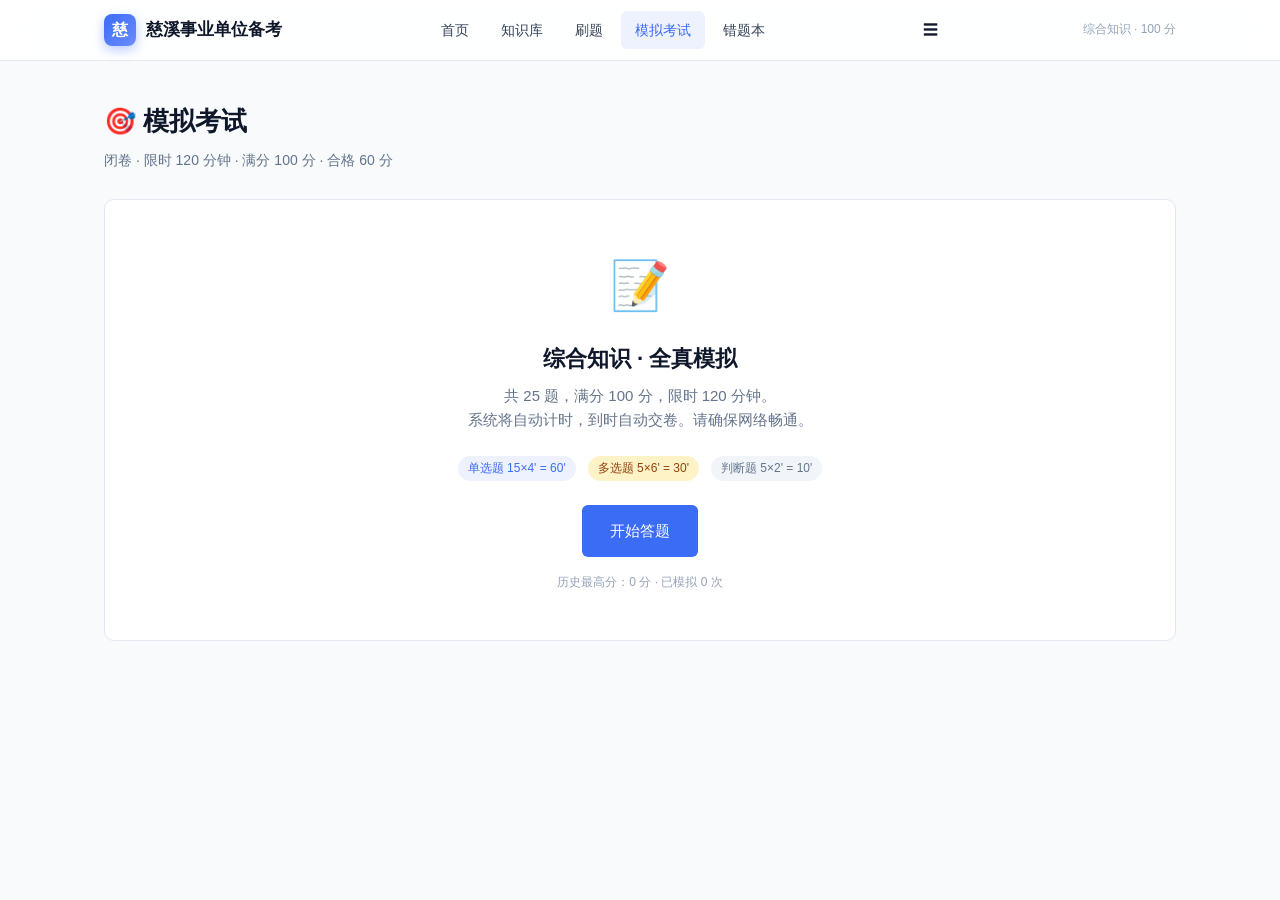
==== exam.html @ dfe196db "feat: 慈溪事业单位备考网站 v1.0 — 131 道题 + 15 张知识卡" ====
<!DOCTYPE html>
<html lang="zh-CN">
<head>
<meta charset="UTF-8">
<meta name="viewport" content="width=device-width, initial-scale=1.0">
<title>模拟考试 · 慈溪事业单位备考</title>
<link rel="stylesheet" href="styles.css">
</head>
<body>

<div class="container">
  <div class="page-header">
    <div class="page-title">🎯 模拟考试</div>
    <div class="page-subtitle">闭卷 · 限时 120 分钟 · 满分 100 分 · 合格 60 分</div>
  </div>

  <!-- 开始界面 -->
  <div id="startView">
    <div class="card" style="text-align:center;padding:48px 32px;">
      <div style="font-size:48px;margin-bottom:16px;">📝</div>
      <h2 style="font-size:22px;font-weight:700;margin-bottom:8px;">综合知识 · 全真模拟</h2>
      <p class="text-muted" style="margin-bottom:24px;">共 25 题，满分 100 分，限时 120 分钟。<br>系统将自动计时，到时自动交卷。请确保网络畅通。</p>
      <div style="display:flex;justify-content:center;gap:12px;flex-wrap:wrap;margin-bottom:24px;">
        <span class="tag tag-blue">单选题 15×4' = 60'</span>
        <span class="tag tag-amber">多选题 5×6' = 30'</span>
        <span class="tag tag-gray">判断题 5×2' = 10'</span>
      </div>
      <button class="btn btn-primary btn-lg" id="btnStart">开始答题</button>
      <div class="mt-16" style="font-size:12px;color:var(--neutral-400);">
        历史最高分：<span id="bestScore">-</span> 分 · 已模拟 <span id="examCount">0</span> 次
      </div>
    </div>
  </div>

  <!-- 答题界面 -->
  <div id="examView" style="display:none;">
    <div class="exam-header">
      <div class="container exam-header-inner">
        <div class="timer" id="timer">120:00</div>
        <div class="q-nav" id="qNav"></div>
        <button class="btn btn-primary btn-sm" id="btnSubmit">交卷</button>
      </div>
    </div>

    <div id="qArea" style="padding-top:16px;">
      <!-- 题目由 JS 注入 -->
    </div>

    <div class="flex gap-12 mt-24" style="justify-content:space-between;">
      <button class="btn btn-outline" id="btnPrev">← 上一题</button>
      <button class="btn btn-outline btn-sm" id="btnMark">📍 标记本题</button>
      <button class="btn btn-primary" id="btnNext">下一题 →</button>
    </div>
  </div>

  <!-- 结果界面 -->
  <div id="resultView" style="display:none;">
    <div class="result-card">
      <div class="score-circle">
        <svg width="180" height="180">
          <circle cx="90" cy="90" r="80" stroke="#e2e8f0" stroke-width="12" fill="none"/>
          <circle id="scoreArc" cx="90" cy="90" r="80" stroke="#3b6cf6" stroke-width="12" fill="none" stroke-linecap="round" stroke-dasharray="502.65" stroke-dashoffset="502.65"/>
        </svg>
        <div style="text-align:center;">
          <div class="score-num" id="scoreNum">0</div>
          <div class="score-unit">满分 100</div>
        </div>
      </div>
      <div class="result-title" id="resultTitle">—</div>
      <div class="result-sub" id="resultSub">—</div>
      <div style="display:flex;justify-content:center;gap:16px;margin-top:24px;flex-wrap:wrap;">
        <button class="btn btn-primary" id="btnRetry">🔄 再来一套</button>
        <button class="btn btn-outline" id="btnReview">📋 查看解析</button>
      </div>
    </div>

    <!-- 解析区 -->
    <div id="reviewArea" style="display:none;margin-top:32px;">
      <div class="section-header">
        <div class="section-title">题目解析</div>
        <button class="btn btn-outline btn-sm" id="btnRevealAll">显示/隐藏所有解析</button>
      </div>
      <div id="reviewList"></div>
    </div>
  </div>
</div>

<script src="data.js"></script>
<script src="app.js"></script>
<script>
  renderNav("exam");

  const startView = document.getElementById("startView");
  const examView = document.getElementById("examView");
  const resultView = document.getElementById("resultView");
  const qArea = document.getElementById("qArea");
  const qNav = document.getElementById("qNav");
  const timerEl = document.getElementById("timer");
  const btnStart = document.getElementById("btnStart");
  const btnSubmit = document.getElementById("btnSubmit");
  const btnPrev = document.getElementById("btnPrev");
  const btnNext = document.getElementById("btnNext");
  const btnMark = document.getElementById("btnMark");

  let examQs = [];   // 本题单
  let scores = [];   // 每题分值
  let curIdx = 0;
  let answers = {};  // qid -> idx/[]
  let marked = {};   // qid -> bool
  let showAllExplain = false;
  let timeLeft = 120 * 60;
  let timerHandle = null;
  let submited = false;

  /* ========== 开始 ========== */
  const prog = getProgress();
  document.getElementById("bestScore").textContent = prog.bestScore;
  document.getElementById("examCount").textContent = prog.examCount;

  btnStart.addEventListener("click", startExam);

  function buildExam() {
    const pool = {
      single: QUESTIONS.filter(q => q.type === "single"),
      multi: QUESTIONS.filter(q => q.type === "multi"),
      judge: QUESTIONS.filter(q => q.type === "judge"),
    };
    // 目标：15 单选 + 5 多选 + 5 判断 = 25 题，满分 100
    const singles = shuffle(pool.single).slice(0, 15);
    const multis = shuffle(pool.multi).slice(0, 5);
    const judges = shuffle(pool.judge).slice(0, 5);
    const qs = [...singles, ...multis, ...judges];
    const sc = [...singles.map(() => 4), ...multis.map(() => 6), ...judges.map(() => 2)];
    return { qs, sc };
  }

  function startExam() {
    const { qs, sc } = buildExam();
    examQs = qs; scores = sc; curIdx = 0;
    answers = {}; marked = {}; submited = false;
    timeLeft = 120 * 60;

    startView.style.display = "none";
    resultView.style.display = "none";
    examView.style.display = "block";
    renderTimer();
    startTimer();
    renderQNav();
    renderQuestion();
  }

  function renderTimer() {
    const m = Math.floor(timeLeft / 60);
    const s = timeLeft % 60;
    const t = `${String(m).padStart(2, "0")}:${String(s).padStart(2, "0")}`;
    timerEl.textContent = t;
    timerEl.classList.remove("warning", "danger");
    if (timeLeft <= 300) timerEl.classList.add("danger");
    else if (timeLeft <= 600) timerEl.classList.add("warning");
  }

  function startTimer() {
    timerHandle = setInterval(() => {
      timeLeft--;
      renderTimer();
      if (timeLeft <= 0) {
        clearInterval(timerHandle);
        alert("时间到，系统自动交卷");
        finishExam();
      }
    }, 1000);
  }

  function stopTimer() {
    if (timerHandle) { clearInterval(timerHandle); timerHandle = null; }
  }

  /* ========== 题目导航 ========== */
  function renderQNav() {
    const q = examQs[curIdx];
    if (!q) return;
    qNav.innerHTML = examQs.map((eq, i) => {
      let cls = "q-nav-btn";
      if (i === curIdx) cls += " current";
      if (answers[eq.id] !== undefined) cls += " answered";
      if (marked[eq.id]) cls += " marked";
      return `<button class="${cls}" data-i="${i}">${i + 1}</button>`;
    }).join("");
    qNav.querySelectorAll(".q-nav-btn").forEach(b => {
      b.addEventListener("click", () => { curIdx = parseInt(b.dataset.i); renderQuestion(); });
    });
    btnMark.textContent = marked[q.id] ? "📍 已标记" : "📍 标记本题";
    btnMark.style.opacity = marked[q.id] ? "1" : "0.7";
  }

  /* ========== 渲染当前题目 ========== */
  function renderQuestion() {
    const q = examQs[curIdx];
    const sel = answers[q.id];
    const letters = ["A", "B", "C", "D"];

    let optHtml;
    if (q.type === "multi") {
      optHtml = q.options.map((opt, i) => {
        const cls = (Array.isArray(sel) && sel.includes(i)) ? "option selected" : "option";
        return `<div class="${cls}" data-idx="${i}"><div class="option-key">${letters[i]}</div><div class="option-text">${opt.replace(/^[A-D]\.\s*/, "")}</div></div>`;
      }).join("");
    } else {
      optHtml = q.options.map((opt, i) => {
        const cls = sel === i ? "option selected" : "option";
        return `<div class="${cls}" data-idx="${i}"><div class="option-key">${letters[i]}</div><div class="option-text">${opt.replace(/^[A-D]\.\s*/, "")}</div></div>`;
      }).join("");
    }

    const typeTag = q.type === "single" ? "单选题" : q.type === "multi" ? "多选题" : "判断题";
    qArea.innerHTML = `
      <div class="q-card">
        <div class="q-meta">
          <span class="tag tag-blue">${sectionLabel(q.section)}</span>
          <span class="tag tag-amber">${typeTag} · ${scores[curIdx]} 分</span>
          <span class="q-type">第 ${curIdx + 1} / ${examQs.length} 题</span>
        </div>
        <div class="q-text">${q.text}</div>
        <div class="options">${optHtml}</div>
      </div>
    `;

    qArea.querySelectorAll(".option").forEach(o => {
      o.addEventListener("click", () => {
        const idx = parseInt(o.dataset.idx);
        if (q.type === "multi") {
          const cur = Array.isArray(answers[q.id]) ? [...answers[q.id]] : [];
          const p = cur.indexOf(idx);
          if (p >= 0) cur.splice(p, 1); else cur.push(idx);
          answers[q.id] = cur.sort((a, b) => a - b);
        } else {
          answers[q.id] = idx;
        }
        renderQuestion();
        renderQNav();
      });
    });

    renderQNav();
    btnPrev.disabled = curIdx === 0;
  }

  btnPrev.addEventListener("click", () => { if (curIdx > 0) { curIdx--; renderQuestion(); } });
  btnNext.addEventListener("click", () => { if (curIdx < examQs.length - 1) { curIdx++; renderQuestion(); } });
  btnMark.addEventListener("click", () => {
    const q = examQs[curIdx];
    marked[q.id] = !marked[q.id];
    renderQuestion();
  });

  btnSubmit.addEventListener("click", () => {
    const unanswered = examQs.filter(q => answers[q.id] === undefined).length;
    if (unanswered > 0) {
      if (!confirm(`还有 ${unanswered} 道题未作答，确定要交卷吗？`)) return;
    } else {
      if (!confirm("确定要交卷吗？交卷后无法修改。")) return;
    }
    finishExam();
  });

  /* ========== 评分 & 结果 ========== */
  function finishExam() {
    stopTimer();
    submited = true;

    let score = 0;
    let correctCount = 0;
    let wrongList = [];
    examQs.forEach((q, i) => {
      const ua = answers[q.id];
      const correct = checkAnswer(q, ua);
      if (correct) {
        score += scores[i];
        correctCount++;
      } else {
        wrongList.push(q);
      }
      // 写入错题本（错题才写）
      Store.recordAnswer(q.id, ua, correct);
    });

    Store.recordExam(score, examQs.length, correctCount);
    Store.checkIn();

    // 切换到结果页
    examView.style.display = "none";
    resultView.style.display = "block";

    const pass = score >= EXAM_CONFIG.passScore;
    const scoreArc = document.getElementById("scoreArc");
    const circumference = 2 * Math.PI * 80;
    scoreArc.setAttribute("stroke-dasharray", circumference);
    scoreArc.setAttribute("stroke-dashoffset", circumference * (1 - score / 100));
    scoreArc.setAttribute("stroke", pass ? "#10b981" : "#ef4444");
    scoreArc.style.transition = "stroke-dashoffset 1s ease";

    // 动画填充数字
    const numEl = document.getElementById("scoreNum");
    let s = 0;
    const step = Math.max(1, Math.round(score / 40));
    const timer2 = setInterval(() => {
      s += step;
      if (s >= score) { s = score; clearInterval(timer2); }
      numEl.textContent = s;
    }, 20);

    document.getElementById("resultTitle").textContent = pass ? "🎉 恭喜通过！" : "📖 继续加油";
    document.getElementById("resultTitle").className = "result-title " + (pass ? "pass" : "fail");
    const totalCorrect = examQs.length - wrongList.length;
    document.getElementById("resultSub").innerHTML =
      `答对 <b class="text-success">${totalCorrect}</b> 题，答错 <b class="text-danger">${wrongList.length}</b> 题<br>` +
      `用时 ${Math.round((120 * 60 - timeLeft) / 60)}  分钟 · 错题已自动入本`;

    // 渲染解析列表
    document.getElementById("btnRetry").onclick = startExam;
    document.getElementById("btnReview").onclick = () => {
      const a = document.getElementById("reviewArea");
      a.style.display = a.style.display === "none" ? "block" : "none";
      if (a.style.display === "block") renderReview();
    };
    document.getElementById("btnRevealAll").onclick = () => {
      showAllExplain = !showAllExplain;
      renderReview();
    };
  }

  function renderReview() {
    const list = document.getElementById("reviewList");
    list.innerHTML = examQs.map((q, i) => {
      const ua = answers[q.id];
      const correct = checkAnswer(q, ua);
      const ansStr = Array.isArray(q.answer) ? q.answer.map(i => String.fromCharCode(65 + i)).join("、") : String.fromCharCode(65 + q.answer);
      const uaStr = ua === undefined ? "未作答"
        : Array.isArray(ua) ? ua.map(i => String.fromCharCode(65 + i)).join("、")
        : String.fromCharCode(65 + ua);

      const letters = ["A", "B", "C", "D"];
      let optHtml;
      if (q.type === "multi") {
        optHtml = q.options.map((opt, j) => {
          let cls = "option disabled";
          if (q.answer.includes(j)) cls += " correct";
          else if (Array.isArray(ua) && ua.includes(j)) cls += " wrong";
          return `<div class="${cls}"><div class="option-key">${letters[j]}</div><div class="option-text">${opt.replace(/^[A-D]\.\s*/, "")}</div></div>`;
        }).join("");
      } else {
        optHtml = q.options.map((opt, j) => {
          let cls = "option disabled";
          if (j === q.answer) cls += " correct";
          else if (j === ua) cls += " wrong";
          return `<div class="${cls}"><div class="option-key">${letters[j]}</div><div class="option-text">${opt.replace(/^[A-D]\.\s*/, "")}</div></div>`;
        }).join("");
      }

      return `
        <div class="q-card" style="${correct ? "" : "border-left:3px solid var(--danger);"}">
          <div class="q-meta">
            <span class="tag tag-blue">${sectionLabel(q.section)}</span>
            <span class="q-type">第 ${i + 1} 题 · ${scores[i]} 分</span>
            <span class="tag ${correct ? "tag-green" : "tag-red"}" style="margin-left:auto;">${correct ? "✓ 正确" : "✗ 错误"}</span>
          </div>
          <div class="q-text">${q.text}</div>
          <div class="options">${optHtml}</div>
          <div class="q-explain">
            <div class="q-explain-title">解析</div>
            <div style="font-size:13px;margin-bottom:6px;">正确答案：<b>${ansStr}</b> · 你的答案：<b class="${correct ? "text-success" : "text-danger"}">${uaStr}</b></div>
            <div>${q.explain}</div>
          </div>
        </div>
      `;
    }).join("");
  }
</script>
</body>
</html>
---- styles.css ----
/* ===== Design Tokens ===== */
:root {
  --primary: #3b6cf6;
  --primary-dark: #2e54c4;
  --primary-light: #eef2ff;
  --accent: #f59e0b;
  --danger: #ef4444;
  --success: #10b981;
  --neutral-900: #0f172a;
  --neutral-700: #334155;
  --neutral-500: #64748b;
  --neutral-400: #94a3b8;
  --neutral-200: #e2e8f0;
  --neutral-100: #f1f5f9;
  --neutral-50: #f8fafc;
  --radius-sm: 6px;
  --radius: 10px;
  --radius-lg: 16px;
  --shadow-sm: 0 1px 2px rgba(15, 23, 42, .06);
  --shadow: 0 4px 16px rgba(15, 23, 42, .08);
  --shadow-lg: 0 12px 40px rgba(15, 23, 42, .12);
  --container: 1120px;
}

* { box-sizing: border-box; margin: 0; padding: 0; }
html { scroll-behavior: smooth; }
body {
  font-family: -apple-system, BlinkMacSystemFont, "PingFang SC", "Microsoft YaHei", sans-serif;
  background: var(--neutral-50);
  color: var(--neutral-900);
  line-height: 1.6;
  font-size: 15px;
  -webkit-font-smoothing: antialiased;
}

a { color: inherit; text-decoration: none; }
button { font: inherit; cursor: pointer; border: none; background: none; color: inherit; }

/* ===== Layout ===== */
.container { max-width: var(--container); margin: 0 auto; padding: 0 24px; }

/* ===== Nav ===== */
.nav {
  position: sticky; top: 0; z-index: 50;
  background: rgba(255,255,255,.88); backdrop-filter: saturate(180%) blur(12px);
  border-bottom: 1px solid var(--neutral-200);
}
.nav-inner {
  display: flex; align-items: center; justify-content: space-between;
  height: 60px;
}
.brand {
  display: flex; align-items: center; gap: 10px;
  font-weight: 700; font-size: 17px; color: var(--neutral-900);
}
.brand-logo {
  width: 32px; height: 32px; border-radius: 8px;
  background: linear-gradient(135deg, var(--primary) 0%, #6b8cfa 100%);
  display: grid; place-items: center;
  color: #fff; font-weight: 800; font-size: 16px;
  box-shadow: 0 4px 12px rgba(59,108,246,.35);
}
.nav-links { display: flex; gap: 4px; }
.nav-links a {
  padding: 8px 14px; border-radius: var(--radius-sm);
  color: var(--neutral-700); font-weight: 500; font-size: 14px;
  transition: all .15s;
}
.nav-links a:hover { background: var(--neutral-100); color: var(--neutral-900); }
.nav-links a.active { background: var(--primary-light); color: var(--primary); }
.nav-hint { font-size: 12px; color: var(--neutral-400); }

/* ===== Hero / Header ===== */
.page-header {
  padding: 40px 0 28px;
}
.page-title {
  font-size: 26px; font-weight: 700; color: var(--neutral-900);
  margin-bottom: 6px;
}
.page-subtitle { color: var(--neutral-500); font-size: 14px; }

/* ===== Cards ===== */
.card {
  background: #fff; border: 1px solid var(--neutral-200);
  border-radius: var(--radius); padding: 20px;
}
.card-title { font-size: 15px; font-weight: 600; color: var(--neutral-900); margin-bottom: 4px; }
.card-sub { font-size: 12px; color: var(--neutral-500); }

/* ===== Grid ===== */
.grid-2 { display: grid; grid-template-columns: repeat(2, 1fr); gap: 16px; }
.grid-3 { display: grid; grid-template-columns: repeat(3, 1fr); gap: 16px; }
.grid-4 { display: grid; grid-template-columns: repeat(4, 1fr); gap: 16px; }

/* ===== Buttons ===== */
.btn {
  display: inline-flex; align-items: center; justify-content: center; gap: 6px;
  padding: 10px 20px; border-radius: var(--radius-sm);
  font-size: 14px; font-weight: 500;
  transition: all .15s;
}
.btn-primary { background: var(--primary); color: #fff; }
.btn-primary:hover { background: var(--primary-dark); }
.btn-outline { border: 1px solid var(--neutral-200); color: var(--neutral-700); background: #fff; }
.btn-outline:hover { border-color: var(--primary); color: var(--primary); }
.btn-ghost { color: var(--neutral-500); }
.btn-ghost:hover { color: var(--neutral-900); }
.btn-sm { padding: 6px 12px; font-size: 13px; }
.btn-lg { padding: 14px 28px; font-size: 15px; }
.btn-block { width: 100%; }

/* ===== Badges / Tags ===== */
.tag {
  display: inline-flex; align-items: center;
  padding: 3px 10px; border-radius: 100px;
  font-size: 12px; font-weight: 500;
}
.tag-blue { background: var(--primary-light); color: var(--primary); }
.tag-amber { background: #fef3c7; color: #92400e; }
.tag-green { background: #d1fae5; color: #065f46; }
.tag-gray { background: var(--neutral-100); color: var(--neutral-500); }
.tag-red { background: #fee2e2; color: #991b1b; }

/* ===== Countdown ===== */
.countdown-wrap {
  background: linear-gradient(135deg, var(--primary) 0%, #4a78fa 100%);
  color: #fff; border-radius: var(--radius-lg); padding: 36px;
  display: flex; justify-content: space-between; align-items: center;
  position: relative; overflow: hidden;
  box-shadow: var(--shadow-lg);
}
.countdown-wrap::before {
  content: ""; position: absolute; top: -50%; right: -20%;
  width: 400px; height: 400px; border-radius: 50%;
  background: rgba(255,255,255,.08);
}
.countdown-wrap::after {
  content: ""; position: absolute; bottom: -30%; right: 20%;
  width: 200px; height: 200px; border-radius: 50%;
  background: rgba(255,255,255,.06);
}
.countdown-left { position: relative; z-index: 1; }
.countdown-label { font-size: 14px; opacity: .85; margin-bottom: 14px; }
.countdown-title { font-size: 24px; font-weight: 700; margin-bottom: 6px; }
.countdown-sub { font-size: 13px; opacity: .75; }
.countdown-right { position: relative; z-index: 1; display: flex; gap: 8px; }
.cd-block {
  background: rgba(255,255,255,.18); border-radius: var(--radius);
  padding: 14px 18px; backdrop-filter: blur(8px);
  min-width: 72px; text-align: center;
}
.cd-num { font-size: 32px; font-weight: 700; line-height: 1; font-variant-numeric: tabular-nums; }
.cd-unit { font-size: 11px; opacity: .85; margin-top: 4px; }

/* ===== Stats ===== */
.stat-card {
  background: #fff; border: 1px solid var(--neutral-200);
  border-radius: var(--radius); padding: 20px;
}
.stat-num { font-size: 28px; font-weight: 700; color: var(--neutral-900); font-variant-numeric: tabular-nums; }
.stat-num.accent { color: var(--primary); }
.stat-num.danger { color: var(--danger); }
.stat-num.success { color: var(--success); }
.stat-label { font-size: 13px; color: var(--neutral-500); margin-top: 4px; }

/* ===== Progress Bar ===== */
.progress-wrap { width: 100%; height: 8px; background: var(--neutral-100); border-radius: 100px; overflow: hidden; }
.progress-bar { height: 100%; border-radius: 100px; background: linear-gradient(90deg, var(--primary), #6b8cfa); transition: width .4s ease; }
.progress-bar.small { height: 6px; }
.progress-bar.amber { background: linear-gradient(90deg, var(--accent), #fbbf24); }
.progress-bar.green { background: linear-gradient(90deg, var(--success), #34d399); }

/* ===== Section ===== */
.section { margin-bottom: 32px; }
.section-header {
  display: flex; justify-content: space-between; align-items: center;
  margin-bottom: 16px;
}
.section-title { font-size: 17px; font-weight: 700; color: var(--neutral-900); }

/* ===== Topic Cards (Knowledge) ===== */
.topic-card {
  background: #fff; border: 1px solid var(--neutral-200);
  border-radius: var(--radius); padding: 24px;
  transition: all .2s; cursor: pointer;
  display: block;
}
.topic-card:hover {
  border-color: var(--primary);
  box-shadow: var(--shadow);
  transform: translateY(-2px);
}
.topic-icon {
  width: 48px; height: 48px; border-radius: 12px;
  display: grid; place-items: center;
  font-size: 22px; margin-bottom: 16px;
}
.topic-card h3 { font-size: 16px; font-weight: 600; margin-bottom: 6px; }
.topic-card p { font-size: 13px; color: var(--neutral-500); margin-bottom: 14px; }
.topic-meta { display: flex; justify-content: space-between; font-size: 12px; color: var(--neutral-400); }

/* ===== Knowledge Page ===== */
.kb-tabs {
  display: flex; gap: 4px; padding: 4px; background: var(--neutral-100);
  border-radius: var(--radius-sm); margin-bottom: 24px;
  width: fit-content;
}
.kb-tab {
  padding: 8px 18px; border-radius: 6px;
  font-size: 13px; font-weight: 500;
  color: var(--neutral-500); cursor: pointer; transition: all .15s;
}
.kb-tab.active { background: #fff; color: var(--neutral-900); box-shadow: var(--shadow-sm); }

.kb-node {
  background: #fff; border: 1px solid var(--neutral-200);
  border-radius: var(--radius); padding: 24px;
  margin-bottom: 16px;
}
.kb-node h3 { font-size: 16px; font-weight: 600; margin-bottom: 12px; color: var(--neutral-900); }
.kb-node p, .kb-node li { font-size: 14px; color: var(--neutral-700); line-height: 1.8; }
.kb-node ul { padding-left: 20px; margin: 8px 0; }
.kb-node li { margin-bottom: 4px; }
.kb-node .hl { color: var(--primary); font-weight: 600; }
.kb-node code { background: var(--neutral-100); padding: 2px 6px; border-radius: 4px; font-size: 13px; }

/* ===== Question Card ===== */
.q-card {
  background: #fff; border: 1px solid var(--neutral-200);
  border-radius: var(--radius); padding: 28px; margin-bottom: 20px;
}
.q-meta { display: flex; gap: 12px; align-items: center; margin-bottom: 16px; }
.q-index { font-weight: 700; color: var(--primary); font-variant-numeric: tabular-nums; }
.q-type { font-size: 12px; color: var(--neutral-400); }
.q-text { font-size: 15px; line-height: 1.8; color: var(--neutral-900); margin-bottom: 20px; font-weight: 500; }

.options { display: flex; flex-direction: column; gap: 10px; }
.option {
  display: flex; align-items: flex-start; gap: 12px;
  padding: 14px 16px; border: 1px solid var(--neutral-200);
  border-radius: var(--radius-sm); cursor: pointer;
  transition: all .15s;
  background: #fff;
  text-align: left;
}
.option:hover { border-color: var(--primary); background: var(--primary-light); }
.option.selected { border-color: var(--primary); background: var(--primary-light); }
.option.correct { border-color: var(--success); background: #d1fae5; }
.option.wrong { border-color: var(--danger); background: #fee2e2; }
.option.disabled { cursor: default; }
.option-key {
  width: 26px; height: 26px; border-radius: 50%;
  background: var(--neutral-100); color: var(--neutral-500);
  display: grid; place-items: center;
  font-weight: 600; font-size: 13px; flex-shrink: 0;
}
.option.selected .option-key { background: var(--primary); color: #fff; }
.option.correct .option-key { background: var(--success); color: #fff; }
.option.wrong .option-key { background: var(--danger); color: #fff; }
.option-text { flex: 1; font-size: 14px; color: var(--neutral-700); padding-top: 3px; }

.q-explain {
  margin-top: 20px; padding: 16px; background: var(--neutral-50);
  border-radius: var(--radius-sm); border-left: 3px solid var(--primary);
  font-size: 13px; color: var(--neutral-700); line-height: 1.8;
}
.q-explain-title { font-weight: 600; margin-bottom: 6px; color: var(--neutral-900); }

/* ===== Exam Page ===== */
.exam-header {
  position: sticky; top: 60px; z-index: 40;
  background: rgba(255,255,255,.95); backdrop-filter: blur(10px);
  border-bottom: 1px solid var(--neutral-200);
  padding: 12px 0; margin-bottom: 20px;
}
.exam-header-inner {
  display: flex; justify-content: space-between; align-items: center;
  gap: 16px;
}
.timer {
  font-family: "SF Mono", "JetBrains Mono", Consolas, monospace;
  font-size: 20px; font-weight: 700; color: var(--neutral-900);
  padding: 8px 16px; background: var(--neutral-100); border-radius: var(--radius-sm);
}
.timer.warning { background: #fef3c7; color: #92400e; }
.timer.danger { background: #fee2e2; color: #991b1b; }
.q-nav { display: flex; gap: 6px; flex-wrap: wrap; max-width: 50%; }
.q-nav-btn {
  width: 32px; height: 32px; border-radius: 6px;
  font-size: 13px; font-weight: 500;
  background: var(--neutral-100); color: var(--neutral-500);
  transition: all .1s;
}
.q-nav-btn:hover { background: var(--neutral-200); }
.q-nav-btn.current { background: var(--primary); color: #fff; }
.q-nav-btn.answered { background: var(--success); color: #fff; }
.q-nav-btn.marked { background: var(--accent); color: #fff; }

/* ===== Result ===== */
.result-card {
  background: #fff; border-radius: var(--radius-lg); padding: 40px;
  text-align: center; box-shadow: var(--shadow);
}
.score-circle {
  width: 180px; height: 180px; border-radius: 50%;
  margin: 0 auto 24px; position: relative;
  display: grid; place-items: center;
}
.score-circle svg { position: absolute; inset: 0; transform: rotate(-90deg); }
.score-num { font-size: 48px; font-weight: 800; font-variant-numeric: tabular-nums; }
.score-unit { font-size: 14px; color: var(--neutral-500); }
.result-title { font-size: 22px; font-weight: 700; margin-bottom: 8px; }
.result-title.pass { color: var(--success); }
.result-title.fail { color: var(--danger); }
.result-sub { color: var(--neutral-500); margin-bottom: 24px; }

/* ===== Practice Page ===== */
.chapter-list { display: flex; flex-direction: column; gap: 12px; }
.chapter-item {
  background: #fff; border: 1px solid var(--neutral-200);
  border-radius: var(--radius); padding: 20px 24px;
  display: flex; justify-content: space-between; align-items: center;
  transition: all .15s; cursor: pointer;
}
.chapter-item:hover { border-color: var(--primary); box-shadow: var(--shadow-sm); }
.chapter-info { flex: 1; }
.chapter-info h4 { font-size: 15px; font-weight: 600; margin-bottom: 4px; }
.chapter-info p { font-size: 13px; color: var(--neutral-500); }
.chapter-progress { width: 200px; text-align: right; }
.chapter-progress .progress-wrap { margin-bottom: 6px; }

/* ===== Mistakes ===== */
.mistake-filter {
  display: flex; gap: 8px; margin-bottom: 20px; flex-wrap: wrap;
}

/* ===== Modal ===== */
.modal-mask {
  position: fixed; inset: 0; background: rgba(15, 23, 42, .5);
  display: grid; place-items: center; z-index: 100;
  animation: fadeIn .15s ease;
}
.modal {
  background: #fff; border-radius: var(--radius-lg);
  padding: 28px; width: 440px; max-width: 90vw;
  box-shadow: var(--shadow-lg);
}
.modal h3 { font-size: 18px; font-weight: 700; margin-bottom: 8px; }
.modal p { font-size: 14px; color: var(--neutral-500); margin-bottom: 20px; }
.modal-actions { display: flex; gap: 10px; justify-content: flex-end; }

@keyframes fadeIn { from { opacity: 0; } to { opacity: 1; } }

/* ===== Utility ===== */
.flex { display: flex; }
.flex-between { display: flex; justify-content: space-between; align-items: center; }
.gap-8 { gap: 8px; } .gap-12 { gap: 12px; } .gap-16 { gap: 16px; } .gap-24 { gap: 24px; }
.mt-8 { margin-top: 8px; } .mt-16 { margin-top: 16px; } .mt-24 { margin-top: 24px; } .mt-32 { margin-top: 32px; }
.mb-8 { margin-bottom: 8px; } .mb-16 { margin-bottom: 16px; }
.text-sm { font-size: 13px; }
.text-xs { font-size: 12px; }
.text-muted { color: var(--neutral-500); }
.text-primary { color: var(--primary); }
.text-danger { color: var(--danger); }
.text-success { color: var(--success); }
.text-accent { color: var(--accent); }
.text-center { text-align: center; }
.fw-bold { font-weight: 700; }
.fw-600 { font-weight: 600; }
.empty-state {
  padding: 60px 20px; text-align: center; color: var(--neutral-400);
}
.empty-state-icon { font-size: 48px; margin-bottom: 12px; }
.hidden { display: none !important; }

/* ===== Mobile ===== */
@media (max-width: 768px) {
  .nav-links { display: none; }
  .nav-links.open {
    display: flex; flex-direction: column; gap: 4px;
    position: absolute; top: 60px; left: 0; right: 0;
    background: #fff; border-bottom: 1px solid var(--neutral-200);
    padding: 12px 24px;
  }
  .nav-links.open a { padding: 10px 12px; border-radius: var(--radius-sm); }
  .nav-hint { display: none; }
  .menu-btn { display: block !important; }

  .container { padding: 0 16px; }
  .countdown-wrap { flex-direction: column; text-align: center; padding: 28px; gap: 20px; }
  .countdown-right { justify-content: center; flex-wrap: wrap; }
  .grid-2, .grid-3, .grid-4 { grid-template-columns: 1fr; }
  .page-header { padding: 28px 0 20px; }
  .page-title { font-size: 22px; }

  .exam-header-inner { flex-direction: column; align-items: stretch; gap: 10px; }
  .q-nav { max-width: 100%; justify-content: center; }
  .chapter-item { flex-direction: column; align-items: flex-start; gap: 12px; }
  .chapter-progress { width: 100%; text-align: left; }
  .score-circle { width: 140px; height: 140px; }
  .score-num { font-size: 36px; }

  .cd-block { min-width: 56px; padding: 10px 12px; }
  .cd-num { font-size: 22px; }
}

.menu-btn { display: none; }
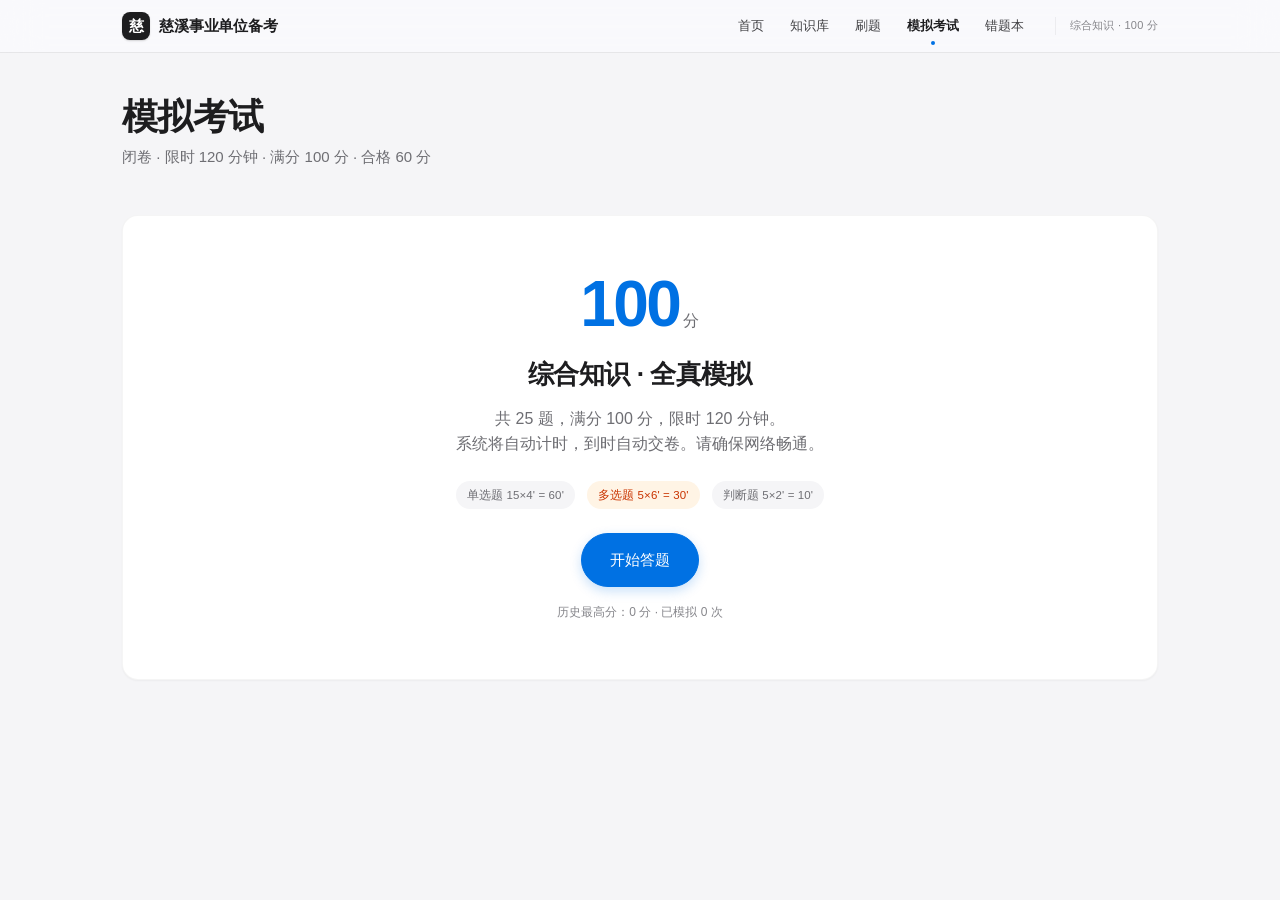
==== commit cc4d47e0: "扩充财务管理与政府会计题库至511题，新增政府会计制度科目卡，优化移动端交互" ====
--- a/exam.html
+++ b/exam.html
@@ -2,23 +2,23 @@
 <html lang="zh-CN">
 <head>
 <meta charset="UTF-8">
-<meta name="viewport" content="width=device-width, initial-scale=1.0">
+<meta name="viewport" content="width=device-width, initial-scale=1.0, viewport-fit=cover">
 <title>模拟考试 · 慈溪事业单位备考</title>
-<link rel="stylesheet" href="styles.css">
+<link rel="stylesheet" href="styles.css?v=20261124d">
 </head>
 <body>
 
 <div class="container">
   <div class="page-header">
-    <div class="page-title">🎯 模拟考试</div>
+    <div class="page-title">模拟考试</div>
     <div class="page-subtitle">闭卷 · 限时 120 分钟 · 满分 100 分 · 合格 60 分</div>
   </div>
 
   <!-- 开始界面 -->
   <div id="startView">
-    <div class="card" style="text-align:center;padding:48px 32px;">
-      <div style="font-size:48px;margin-bottom:16px;">📝</div>
-      <h2 style="font-size:22px;font-weight:700;margin-bottom:8px;">综合知识 · 全真模拟</h2>
+    <div class="card exam-start">
+      <div class="exam-start-mark">100<span>分</span></div>
+      <h2>综合知识 · 全真模拟</h2>
       <p class="text-muted" style="margin-bottom:24px;">共 25 题，满分 100 分，限时 120 分钟。<br>系统将自动计时，到时自动交卷。请确保网络畅通。</p>
       <div style="display:flex;justify-content:center;gap:12px;flex-wrap:wrap;margin-bottom:24px;">
         <span class="tag tag-blue">单选题 15×4' = 60'</span>
@@ -46,9 +46,9 @@
       <!-- 题目由 JS 注入 -->
     </div>
 
-    <div class="flex gap-12 mt-24" style="justify-content:space-between;">
+    <div class="flex gap-12 mt-24 exam-actions" style="justify-content:space-between;">
       <button class="btn btn-outline" id="btnPrev">← 上一题</button>
-      <button class="btn btn-outline btn-sm" id="btnMark">📍 标记本题</button>
+      <button class="btn btn-outline btn-sm" id="btnMark">标记本题</button>
       <button class="btn btn-primary" id="btnNext">下一题 →</button>
     </div>
   </div>
@@ -58,8 +58,8 @@
     <div class="result-card">
       <div class="score-circle">
         <svg width="180" height="180">
-          <circle cx="90" cy="90" r="80" stroke="#e2e8f0" stroke-width="12" fill="none"/>
-          <circle id="scoreArc" cx="90" cy="90" r="80" stroke="#3b6cf6" stroke-width="12" fill="none" stroke-linecap="round" stroke-dasharray="502.65" stroke-dashoffset="502.65"/>
+          <circle cx="90" cy="90" r="80" stroke="var(--line)" stroke-width="12" fill="none"/>
+          <circle id="scoreArc" cx="90" cy="90" r="80" stroke="var(--accent)" stroke-width="12" fill="none" stroke-linecap="round" stroke-dasharray="502.65" stroke-dashoffset="502.65"/>
         </svg>
         <div style="text-align:center;">
           <div class="score-num" id="scoreNum">0</div>
@@ -69,8 +69,8 @@
       <div class="result-title" id="resultTitle">—</div>
       <div class="result-sub" id="resultSub">—</div>
       <div style="display:flex;justify-content:center;gap:16px;margin-top:24px;flex-wrap:wrap;">
-        <button class="btn btn-primary" id="btnRetry">🔄 再来一套</button>
-        <button class="btn btn-outline" id="btnReview">📋 查看解析</button>
+        <button class="btn btn-primary" id="btnRetry">再来一套</button>
+        <button class="btn btn-outline" id="btnReview">查看解析</button>
       </div>
     </div>
 
@@ -85,8 +85,8 @@
   </div>
 </div>
 
-<script src="data.js"></script>
-<script src="app.js"></script>
+<script src="data.js?v=20261125"></script>
+<script src="app.js?v=20261124"></script>
 <script>
   renderNav("exam");
 
@@ -111,6 +111,10 @@
   let timeLeft = 120 * 60;
   let timerHandle = null;
   let submited = false;
+
+  function scrollTop() {
+    window.scrollTo({ top: 0, behavior: "smooth" });
+  }
 
   /* ========== 开始 ========== */
   const prog = getProgress();
@@ -143,6 +147,8 @@
     startView.style.display = "none";
     resultView.style.display = "none";
     examView.style.display = "block";
+    document.body.classList.add("exam-mode");
+    scrollTop();
     renderTimer();
     startTimer();
     renderQNav();
@@ -187,9 +193,11 @@
       return `<button class="${cls}" data-i="${i}">${i + 1}</button>`;
     }).join("");
     qNav.querySelectorAll(".q-nav-btn").forEach(b => {
-      b.addEventListener("click", () => { curIdx = parseInt(b.dataset.i); renderQuestion(); });
+      b.addEventListener("click", () => { curIdx = parseInt(b.dataset.i); renderQuestion(); scrollTop(); });
     });
-    btnMark.textContent = marked[q.id] ? "📍 已标记" : "📍 标记本题";
+    const curBtn = qNav.querySelector(".q-nav-btn.current");
+    if (curBtn) curBtn.scrollIntoView({ inline: "center", block: "nearest", behavior: "smooth" });
+    btnMark.textContent = marked[q.id] ? "已标记" : "标记本题";
     btnMark.style.opacity = marked[q.id] ? "1" : "0.7";
   }
 
@@ -245,8 +253,8 @@
     btnPrev.disabled = curIdx === 0;
   }
 
-  btnPrev.addEventListener("click", () => { if (curIdx > 0) { curIdx--; renderQuestion(); } });
-  btnNext.addEventListener("click", () => { if (curIdx < examQs.length - 1) { curIdx++; renderQuestion(); } });
+  btnPrev.addEventListener("click", () => { if (curIdx > 0) { curIdx--; renderQuestion(); scrollTop(); } });
+  btnNext.addEventListener("click", () => { if (curIdx < examQs.length - 1) { curIdx++; renderQuestion(); scrollTop(); } });
   btnMark.addEventListener("click", () => {
     const q = examQs[curIdx];
     marked[q.id] = !marked[q.id];
@@ -290,13 +298,15 @@
     // 切换到结果页
     examView.style.display = "none";
     resultView.style.display = "block";
+    document.body.classList.remove("exam-mode");
+    scrollTop();
 
     const pass = score >= EXAM_CONFIG.passScore;
     const scoreArc = document.getElementById("scoreArc");
     const circumference = 2 * Math.PI * 80;
     scoreArc.setAttribute("stroke-dasharray", circumference);
     scoreArc.setAttribute("stroke-dashoffset", circumference * (1 - score / 100));
-    scoreArc.setAttribute("stroke", pass ? "#10b981" : "#ef4444");
+    scoreArc.setAttribute("stroke", pass ? "#248a3d" : "#d70015");
     scoreArc.style.transition = "stroke-dashoffset 1s ease";
 
     // 动画填充数字
@@ -309,7 +319,7 @@
       numEl.textContent = s;
     }, 20);
 
-    document.getElementById("resultTitle").textContent = pass ? "🎉 恭喜通过！" : "📖 继续加油";
+    document.getElementById("resultTitle").textContent = pass ? "恭喜通过" : "继续加油";
     document.getElementById("resultTitle").className = "result-title " + (pass ? "pass" : "fail");
     const totalCorrect = examQs.length - wrongList.length;
     document.getElementById("resultSub").innerHTML =
@@ -321,7 +331,10 @@
     document.getElementById("btnReview").onclick = () => {
       const a = document.getElementById("reviewArea");
       a.style.display = a.style.display === "none" ? "block" : "none";
-      if (a.style.display === "block") renderReview();
+      if (a.style.display === "block") {
+        renderReview();
+        setTimeout(() => a.scrollIntoView({ behavior: "smooth", block: "start" }), 50);
+      }
     };
     document.getElementById("btnRevealAll").onclick = () => {
       showAllExplain = !showAllExplain;
--- a/styles.css
+++ b/styles.css
@@ -1,92 +1,159 @@
-/* ===== Design Tokens ===== */
+/* ============================================================
+   慈溪事业单位备考 · Apple 风格视觉系统
+   浅灰底、白色圆角卡片、SF 系统字体、蓝色主色、分段控件
+   ============================================================ */
+
 :root {
-  --primary: #3b6cf6;
-  --primary-dark: #2e54c4;
-  --primary-light: #eef2ff;
-  --accent: #f59e0b;
-  --danger: #ef4444;
-  --success: #10b981;
-  --neutral-900: #0f172a;
-  --neutral-700: #334155;
-  --neutral-500: #64748b;
-  --neutral-400: #94a3b8;
-  --neutral-200: #e2e8f0;
-  --neutral-100: #f1f5f9;
-  --neutral-50: #f8fafc;
-  --radius-sm: 6px;
-  --radius: 10px;
-  --radius-lg: 16px;
-  --shadow-sm: 0 1px 2px rgba(15, 23, 42, .06);
-  --shadow: 0 4px 16px rgba(15, 23, 42, .08);
-  --shadow-lg: 0 12px 40px rgba(15, 23, 42, .12);
-  --container: 1120px;
+  /* 背景与材质 */
+  --paper: #f5f5f7;
+  --paper-deep: #e8e8ed;
+  --surface: #ffffff;
+  --surface-2: #fbfbfd;
+
+  /* 文字 */
+  --ink: #1d1d1f;
+  --ink-2: #424245;
+  --muted: #6e6e73;
+  --faint: #86868b;
+
+  /* 分隔线 */
+  --line: #d2d2d7;
+  --line-strong: #b8b8bd;
+  --line-soft: #ececef;
+
+  /* 主色与状态色 */
+  --accent: #0071e3;
+  --accent-dark: #0066cc;
+  --accent-soft: #e8f2ff;
+  --jade: #248a3d;
+  --jade-soft: #edf9f0;
+  --gold: #c93400;
+  --gold-soft: #fff4e5;
+  --danger: #d70015;
+  --danger-soft: #fff0ef;
+  --success: #248a3d;
+
+  /* 兼容旧 token */
+  --primary: #0071e3;
+  --primary-dark: #0066cc;
+  --primary-light: #e8f2ff;
+  --neutral-900: #1d1d1f;
+  --neutral-700: #424245;
+  --neutral-500: #6e6e73;
+  --neutral-400: #86868b;
+  --neutral-200: #d2d2d7;
+  --neutral-100: #e8e8ed;
+  --neutral-50: #f5f5f7;
+
+  /* 圆角 */
+  --radius-sm: 10px;
+  --radius: 16px;
+  --radius-lg: 24px;
+  --radius-pill: 980px;
+
+  /* 阴影 */
+  --shadow-sm: 0 1px 2px rgba(0, 0, 0, .04);
+  --shadow: 0 4px 20px rgba(0, 0, 0, .06);
+  --shadow-lg: 0 20px 48px rgba(0, 0, 0, .12);
+  --container: 1080px;
+
+  /* 字体 */
+  --font-display: -apple-system, BlinkMacSystemFont, "SF Pro Display", "PingFang SC", "Helvetica Neue", "Microsoft YaHei", sans-serif;
+  --font-body: -apple-system, BlinkMacSystemFont, "SF Pro Text", "PingFang SC", "Helvetica Neue", "Microsoft YaHei", sans-serif;
+  --font-mono: "SF Mono", ui-monospace, "JetBrains Mono", Menlo, Consolas, monospace;
 }
 
 * { box-sizing: border-box; margin: 0; padding: 0; }
-html { scroll-behavior: smooth; }
+html { scroll-behavior: smooth; -webkit-text-size-adjust: 100%; }
 body {
-  font-family: -apple-system, BlinkMacSystemFont, "PingFang SC", "Microsoft YaHei", sans-serif;
-  background: var(--neutral-50);
-  color: var(--neutral-900);
+  font-family: var(--font-body);
+  background: var(--paper);
+  color: var(--ink);
   line-height: 1.6;
-  font-size: 15px;
+  font-size: 16px;
   -webkit-font-smoothing: antialiased;
+  text-rendering: optimizeLegibility;
 }
 
 a { color: inherit; text-decoration: none; }
 button { font: inherit; cursor: pointer; border: none; background: none; color: inherit; }
+::selection { background: rgba(0, 113, 227, .22); color: var(--ink); }
+:focus-visible { outline: 3px solid rgba(0, 113, 227, .5); outline-offset: 2px; border-radius: 6px; }
 
 /* ===== Layout ===== */
-.container { max-width: var(--container); margin: 0 auto; padding: 0 24px; }
+.container { max-width: var(--container); margin: 0 auto; padding: 0 22px; }
 
 /* ===== Nav ===== */
 .nav {
   position: sticky; top: 0; z-index: 50;
-  background: rgba(255,255,255,.88); backdrop-filter: saturate(180%) blur(12px);
-  border-bottom: 1px solid var(--neutral-200);
+  background: rgba(251, 251, 253, .82);
+  backdrop-filter: saturate(180%) blur(20px);
+  -webkit-backdrop-filter: saturate(180%) blur(20px);
+  border-bottom: 1px solid rgba(0, 0, 0, .08);
 }
 .nav-inner {
   display: flex; align-items: center; justify-content: space-between;
-  height: 60px;
+  height: 52px; gap: 20px;
 }
 .brand {
-  display: flex; align-items: center; gap: 10px;
-  font-weight: 700; font-size: 17px; color: var(--neutral-900);
+  display: flex; align-items: center; gap: 9px;
+  font-size: 15px; font-weight: 600; letter-spacing: -.01em;
+  color: var(--ink); white-space: nowrap;
 }
 .brand-logo {
-  width: 32px; height: 32px; border-radius: 8px;
-  background: linear-gradient(135deg, var(--primary) 0%, #6b8cfa 100%);
+  width: 28px; height: 28px; border-radius: 8px;
+  background: var(--ink); color: #fff;
   display: grid; place-items: center;
-  color: #fff; font-weight: 800; font-size: 16px;
-  box-shadow: 0 4px 12px rgba(59,108,246,.35);
-}
-.nav-links { display: flex; gap: 4px; }
+  font-size: 15px; font-weight: 600;
+  box-shadow: 0 1px 2px rgba(0, 0, 0, .16);
+}
+.nav-links { display: flex; gap: 4px; margin-left: auto; }
 .nav-links a {
-  padding: 8px 14px; border-radius: var(--radius-sm);
-  color: var(--neutral-700); font-weight: 500; font-size: 14px;
-  transition: all .15s;
-}
-.nav-links a:hover { background: var(--neutral-100); color: var(--neutral-900); }
-.nav-links a.active { background: var(--primary-light); color: var(--primary); }
-.nav-hint { font-size: 12px; color: var(--neutral-400); }
-
-/* ===== Hero / Header ===== */
-.page-header {
-  padding: 40px 0 28px;
-}
+  position: relative;
+  padding: 16px 11px;
+  color: var(--ink-2); font-size: 12.5px; letter-spacing: 0;
+  transition: color .18s ease;
+}
+.nav-links a:hover { color: var(--accent); }
+.nav-links a.active { color: var(--ink); font-weight: 600; }
+.nav-links a.active::after {
+  content: ""; position: absolute; left: 50%; bottom: 7px;
+  width: 4px; height: 4px; border-radius: 50%;
+  background: var(--accent); transform: translateX(-50%);
+}
+.nav-hint {
+  font-size: 11px; color: var(--faint); letter-spacing: .02em;
+  padding-left: 14px; border-left: 1px solid var(--line-soft);
+  white-space: nowrap;
+}
+.menu-btn {
+  display: none; align-items: center; justify-content: center;
+  width: 34px; height: 34px; border-radius: 50%;
+  color: var(--ink); font-size: 16px;
+  background: rgba(0, 0, 0, .05);
+}
+
+/* ===== Page Header ===== */
+.page-header { padding: 42px 0 22px; margin-bottom: 24px; }
 .page-title {
-  font-size: 26px; font-weight: 700; color: var(--neutral-900);
-  margin-bottom: 6px;
-}
-.page-subtitle { color: var(--neutral-500); font-size: 14px; }
+  font-size: 36px; font-weight: 700; letter-spacing: -.02em;
+  color: var(--ink); margin-bottom: 7px; line-height: 1.2;
+}
+.page-subtitle { color: var(--muted); font-size: 15px; letter-spacing: 0; }
 
 /* ===== Cards ===== */
 .card {
-  background: #fff; border: 1px solid var(--neutral-200);
-  border-radius: var(--radius); padding: 20px;
-}
-.card-title { font-size: 15px; font-weight: 600; color: var(--neutral-900); margin-bottom: 4px; }
-.card-sub { font-size: 12px; color: var(--neutral-500); }
+  background: var(--surface);
+  border: 1px solid rgba(0, 0, 0, .04);
+  border-radius: var(--radius);
+  padding: 24px;
+  box-shadow: var(--shadow-sm);
+}
+.card-title {
+  font-size: 19px; font-weight: 600; letter-spacing: -.01em;
+  color: var(--ink); margin-bottom: 4px;
+}
+.card-sub { font-size: 13px; color: var(--faint); }
 
 /* ===== Grid ===== */
 .grid-2 { display: grid; grid-template-columns: repeat(2, 1fr); gap: 16px; }
@@ -95,262 +162,333 @@
 
 /* ===== Buttons ===== */
 .btn {
-  display: inline-flex; align-items: center; justify-content: center; gap: 6px;
-  padding: 10px 20px; border-radius: var(--radius-sm);
-  font-size: 14px; font-weight: 500;
-  transition: all .15s;
-}
-.btn-primary { background: var(--primary); color: #fff; }
-.btn-primary:hover { background: var(--primary-dark); }
-.btn-outline { border: 1px solid var(--neutral-200); color: var(--neutral-700); background: #fff; }
-.btn-outline:hover { border-color: var(--primary); color: var(--primary); }
-.btn-ghost { color: var(--neutral-500); }
-.btn-ghost:hover { color: var(--neutral-900); }
-.btn-sm { padding: 6px 12px; font-size: 13px; }
+  display: inline-flex; align-items: center; justify-content: center; gap: 7px;
+  padding: 11px 21px; border-radius: var(--radius-pill);
+  font-size: 14px; font-weight: 500; letter-spacing: 0;
+  border: 1px solid transparent;
+  transition: background .18s ease, border-color .18s ease, color .18s ease, transform .12s ease, box-shadow .18s ease;
+}
+.btn:active { transform: scale(.975); }
+.btn-primary {
+  background: var(--accent); color: #fff; border-color: var(--accent);
+  box-shadow: 0 4px 12px rgba(0, 113, 227, .22);
+}
+.btn-primary:hover { background: #0077ed; border-color: #0077ed; }
+.btn-outline { border-color: var(--line); color: var(--ink); background: var(--surface); }
+.btn-outline:hover { border-color: var(--faint); background: var(--surface-2); }
+.btn-ghost { color: var(--accent); }
+.btn-ghost:hover { color: var(--accent-dark); background: rgba(0, 113, 227, .06); }
+.btn-sm { padding: 7px 14px; font-size: 12.5px; }
 .btn-lg { padding: 14px 28px; font-size: 15px; }
 .btn-block { width: 100%; }
+.btn:disabled { opacity: .4; cursor: not-allowed; }
 
 /* ===== Badges / Tags ===== */
 .tag {
   display: inline-flex; align-items: center;
-  padding: 3px 10px; border-radius: 100px;
-  font-size: 12px; font-weight: 500;
-}
-.tag-blue { background: var(--primary-light); color: var(--primary); }
-.tag-amber { background: #fef3c7; color: #92400e; }
-.tag-green { background: #d1fae5; color: #065f46; }
-.tag-gray { background: var(--neutral-100); color: var(--neutral-500); }
-.tag-red { background: #fee2e2; color: #991b1b; }
-
-/* ===== Countdown ===== */
+  padding: 4px 10px; border-radius: var(--radius-pill);
+  font-size: 11.5px; font-weight: 500; letter-spacing: .01em;
+  border: 1px solid transparent; white-space: nowrap;
+}
+.tag-blue { background: var(--paper); color: var(--muted); }
+.tag-amber { background: var(--gold-soft); color: var(--gold); }
+.tag-green { background: var(--jade-soft); color: var(--jade); }
+.tag-gray { background: var(--paper); color: var(--muted); }
+.tag-red { background: var(--danger-soft); color: var(--danger); }
+
+/* ===== Countdown（深色产品面板） ===== */
 .countdown-wrap {
-  background: linear-gradient(135deg, var(--primary) 0%, #4a78fa 100%);
-  color: #fff; border-radius: var(--radius-lg); padding: 36px;
+  position: relative; overflow: hidden;
+  background: #1d1d1f;
+  color: #f5f5f7;
+  border-radius: var(--radius-lg);
+  padding: 40px 44px;
   display: flex; justify-content: space-between; align-items: center;
-  position: relative; overflow: hidden;
-  box-shadow: var(--shadow-lg);
+  gap: 28px;
+  box-shadow: 0 24px 60px rgba(0, 0, 0, .18);
 }
 .countdown-wrap::before {
-  content: ""; position: absolute; top: -50%; right: -20%;
-  width: 400px; height: 400px; border-radius: 50%;
-  background: rgba(255,255,255,.08);
+  content: ""; position: absolute; right: -12%; top: -80%;
+  width: 520px; height: 520px; border-radius: 50%;
+  background: radial-gradient(circle, rgba(0, 113, 227, .5), transparent 62%);
+  pointer-events: none;
 }
 .countdown-wrap::after {
-  content: ""; position: absolute; bottom: -30%; right: 20%;
-  width: 200px; height: 200px; border-radius: 50%;
-  background: rgba(255,255,255,.06);
+  content: ""; position: absolute; left: -8%; bottom: -120%;
+  width: 420px; height: 420px; border-radius: 50%;
+  background: radial-gradient(circle, rgba(255, 255, 255, .08), transparent 65%);
+  pointer-events: none;
 }
 .countdown-left { position: relative; z-index: 1; }
-.countdown-label { font-size: 14px; opacity: .85; margin-bottom: 14px; }
-.countdown-title { font-size: 24px; font-weight: 700; margin-bottom: 6px; }
-.countdown-sub { font-size: 13px; opacity: .75; }
-.countdown-right { position: relative; z-index: 1; display: flex; gap: 8px; }
+.countdown-label {
+  font-size: 12px; letter-spacing: .18em; color: #a1a1a6;
+  margin-bottom: 14px; font-weight: 500;
+}
+.countdown-title {
+  font-size: 28px; font-weight: 600; letter-spacing: -.02em;
+  color: #f5f5f7; margin-bottom: 8px; line-height: 1.3;
+}
+.countdown-sub { font-size: 13px; color: #a1a1a6; letter-spacing: 0; }
+.countdown-right { position: relative; z-index: 1; display: flex; align-items: stretch; }
 .cd-block {
-  background: rgba(255,255,255,.18); border-radius: var(--radius);
-  padding: 14px 18px; backdrop-filter: blur(8px);
-  min-width: 72px; text-align: center;
-}
-.cd-num { font-size: 32px; font-weight: 700; line-height: 1; font-variant-numeric: tabular-nums; }
-.cd-unit { font-size: 11px; opacity: .85; margin-top: 4px; }
+  min-width: 76px; text-align: center;
+  padding: 0 18px;
+  border-left: 1px solid rgba(255, 255, 255, .12);
+}
+.cd-block:first-child { border-left: none; }
+.cd-num {
+  font-size: 44px; font-weight: 600; line-height: 1;
+  color: #fff; font-variant-numeric: tabular-nums;
+  letter-spacing: -.03em;
+}
+.cd-unit { font-size: 11px; color: #a1a1a6; margin-top: 9px; letter-spacing: .08em; }
 
 /* ===== Stats ===== */
 .stat-card {
-  background: #fff; border: 1px solid var(--neutral-200);
-  border-radius: var(--radius); padding: 20px;
-}
-.stat-num { font-size: 28px; font-weight: 700; color: var(--neutral-900); font-variant-numeric: tabular-nums; }
-.stat-num.accent { color: var(--primary); }
+  background: var(--surface);
+  border: 1px solid rgba(0, 0, 0, .04);
+  border-radius: var(--radius);
+  padding: 20px 22px;
+  box-shadow: var(--shadow-sm);
+}
+.stat-num {
+  font-size: 32px; font-weight: 600; line-height: 1.2;
+  color: var(--ink); font-variant-numeric: tabular-nums;
+  letter-spacing: -.02em;
+}
+.stat-num.accent { color: var(--accent); }
 .stat-num.danger { color: var(--danger); }
-.stat-num.success { color: var(--success); }
-.stat-label { font-size: 13px; color: var(--neutral-500); margin-top: 4px; }
-
-/* ===== Progress Bar ===== */
-.progress-wrap { width: 100%; height: 8px; background: var(--neutral-100); border-radius: 100px; overflow: hidden; }
-.progress-bar { height: 100%; border-radius: 100px; background: linear-gradient(90deg, var(--primary), #6b8cfa); transition: width .4s ease; }
-.progress-bar.small { height: 6px; }
-.progress-bar.amber { background: linear-gradient(90deg, var(--accent), #fbbf24); }
-.progress-bar.green { background: linear-gradient(90deg, var(--success), #34d399); }
+.stat-num.success { color: var(--jade); }
+.stat-label { font-size: 12.5px; color: var(--muted); margin-top: 4px; }
+
+/* ===== Progress ===== */
+.progress-wrap { width: 100%; height: 4px; background: var(--paper-deep); border-radius: var(--radius-pill); overflow: hidden; }
+.progress-bar { height: 100%; background: var(--accent); border-radius: inherit; transition: width .45s ease; }
+.progress-bar.small { height: 3px; }
+.progress-bar.amber { background: #ff9500; }
+.progress-bar.green { background: #34c759; }
 
 /* ===== Section ===== */
 .section { margin-bottom: 32px; }
 .section-header {
-  display: flex; justify-content: space-between; align-items: center;
-  margin-bottom: 16px;
-}
-.section-title { font-size: 17px; font-weight: 700; color: var(--neutral-900); }
-
-/* ===== Topic Cards (Knowledge) ===== */
+  display: flex; justify-content: space-between; align-items: flex-end;
+  gap: 16px; margin-bottom: 14px;
+}
+.section-title { font-size: 22px; font-weight: 600; letter-spacing: -.015em; color: var(--ink); }
+
+/* ===== Topic Cards ===== */
 .topic-card {
-  background: #fff; border: 1px solid var(--neutral-200);
+  background: var(--surface); border: 1px solid rgba(0, 0, 0, .04);
   border-radius: var(--radius); padding: 24px;
-  transition: all .2s; cursor: pointer;
-  display: block;
-}
-.topic-card:hover {
-  border-color: var(--primary);
-  box-shadow: var(--shadow);
-  transform: translateY(-2px);
-}
+  transition: transform .2s ease, box-shadow .2s ease;
+  display: block; box-shadow: var(--shadow-sm);
+}
+.topic-card:hover { transform: translateY(-2px); box-shadow: var(--shadow); }
 .topic-icon {
-  width: 48px; height: 48px; border-radius: 12px;
+  width: 44px; height: 44px; border-radius: 12px;
   display: grid; place-items: center;
-  font-size: 22px; margin-bottom: 16px;
-}
-.topic-card h3 { font-size: 16px; font-weight: 600; margin-bottom: 6px; }
-.topic-card p { font-size: 13px; color: var(--neutral-500); margin-bottom: 14px; }
-.topic-meta { display: flex; justify-content: space-between; font-size: 12px; color: var(--neutral-400); }
-
-/* ===== Knowledge Page ===== */
+  font-size: 20px; margin-bottom: 16px;
+  background: var(--paper);
+}
+.topic-card h3 { font-size: 17px; font-weight: 600; margin-bottom: 6px; }
+.topic-card p { font-size: 13px; color: var(--muted); margin-bottom: 14px; }
+.topic-meta { display: flex; justify-content: space-between; font-size: 12px; color: var(--faint); }
+
+/* ===== Knowledge Page（分段控件） ===== */
 .kb-tabs {
-  display: flex; gap: 4px; padding: 4px; background: var(--neutral-100);
-  border-radius: var(--radius-sm); margin-bottom: 24px;
-  width: fit-content;
-}
+  display: inline-flex; gap: 2px;
+  margin-bottom: 24px; padding: 3px;
+  background: var(--paper-deep);
+  border-radius: 10px;
+  overflow-x: auto;
+  scrollbar-width: none;
+  max-width: 100%;
+}
+.kb-tabs::-webkit-scrollbar { display: none; }
 .kb-tab {
-  padding: 8px 18px; border-radius: 6px;
-  font-size: 13px; font-weight: 500;
-  color: var(--neutral-500); cursor: pointer; transition: all .15s;
-}
-.kb-tab.active { background: #fff; color: var(--neutral-900); box-shadow: var(--shadow-sm); }
+  flex: 0 0 auto;
+  padding: 7px 16px;
+  font-size: 13px; font-weight: 500; letter-spacing: 0;
+  color: var(--ink-2); cursor: pointer; white-space: nowrap;
+  border-radius: 8px;
+  transition: background .18s ease, color .18s ease, box-shadow .18s ease;
+}
+.kb-tab:hover { color: var(--ink); }
+.kb-tab.active {
+  background: var(--surface); color: var(--ink); font-weight: 600;
+  box-shadow: 0 1px 3px rgba(0, 0, 0, .12), 0 0 0 .5px rgba(0, 0, 0, .04);
+}
 
 .kb-node {
-  background: #fff; border: 1px solid var(--neutral-200);
-  border-radius: var(--radius); padding: 24px;
-  margin-bottom: 16px;
-}
-.kb-node h3 { font-size: 16px; font-weight: 600; margin-bottom: 12px; color: var(--neutral-900); }
-.kb-node p, .kb-node li { font-size: 14px; color: var(--neutral-700); line-height: 1.8; }
+  background: var(--surface); border: 1px solid rgba(0, 0, 0, .04);
+  border-radius: var(--radius); padding: 26px 28px;
+  margin-bottom: 14px;
+  box-shadow: var(--shadow-sm);
+}
+.kb-node h3 {
+  font-size: 20px; font-weight: 600; letter-spacing: -.01em;
+  margin-bottom: 16px; color: var(--ink);
+}
+.kb-node p, .kb-node li { font-size: 14.5px; color: var(--ink-2); line-height: 1.85; }
 .kb-node ul { padding-left: 20px; margin: 8px 0; }
 .kb-node li { margin-bottom: 4px; }
-.kb-node .hl { color: var(--primary); font-weight: 600; }
-.kb-node code { background: var(--neutral-100); padding: 2px 6px; border-radius: 4px; font-size: 13px; }
+.kb-node .hl { color: var(--accent); font-weight: 600; }
+.kb-node code {
+  background: var(--paper); padding: 2px 6px; border-radius: 5px;
+  font-family: var(--font-mono); font-size: 12.5px;
+}
 
 /* ===== Question Card ===== */
 .q-card {
-  background: #fff; border: 1px solid var(--neutral-200);
-  border-radius: var(--radius); padding: 28px; margin-bottom: 20px;
-}
-.q-meta { display: flex; gap: 12px; align-items: center; margin-bottom: 16px; }
-.q-index { font-weight: 700; color: var(--primary); font-variant-numeric: tabular-nums; }
-.q-type { font-size: 12px; color: var(--neutral-400); }
-.q-text { font-size: 15px; line-height: 1.8; color: var(--neutral-900); margin-bottom: 20px; font-weight: 500; }
+  background: var(--surface); border: 1px solid rgba(0, 0, 0, .04);
+  border-radius: 20px; padding: 32px; margin-bottom: 20px;
+  box-shadow: var(--shadow-sm);
+}
+.q-meta { display: flex; gap: 9px; align-items: center; margin-bottom: 18px; flex-wrap: wrap; }
+.q-index { font-weight: 600; color: var(--accent); font-variant-numeric: tabular-nums; }
+.q-type { font-size: 12px; color: var(--faint); }
+.q-text { font-size: 17px; line-height: 1.8; color: var(--ink); margin-bottom: 24px; font-weight: 500; }
 
 .options { display: flex; flex-direction: column; gap: 10px; }
 .option {
-  display: flex; align-items: flex-start; gap: 12px;
-  padding: 14px 16px; border: 1px solid var(--neutral-200);
-  border-radius: var(--radius-sm); cursor: pointer;
-  transition: all .15s;
-  background: #fff;
+  display: flex; align-items: flex-start; gap: 13px;
+  padding: 14px 16px;
+  border: 1px solid var(--line);
+  border-radius: 12px; cursor: pointer;
+  transition: border-color .15s ease, background .15s ease, transform .15s ease;
+  background: var(--surface);
   text-align: left;
 }
-.option:hover { border-color: var(--primary); background: var(--primary-light); }
-.option.selected { border-color: var(--primary); background: var(--primary-light); }
-.option.correct { border-color: var(--success); background: #d1fae5; }
-.option.wrong { border-color: var(--danger); background: #fee2e2; }
+.option:hover { border-color: var(--faint); background: var(--surface-2); }
+.option.selected { border-color: var(--accent); background: var(--accent-soft); }
+.option.correct { border-color: #34c759; background: var(--jade-soft); }
+.option.wrong { border-color: #ff3b30; background: var(--danger-soft); }
 .option.disabled { cursor: default; }
 .option-key {
-  width: 26px; height: 26px; border-radius: 50%;
-  background: var(--neutral-100); color: var(--neutral-500);
-  display: grid; place-items: center;
-  font-weight: 600; font-size: 13px; flex-shrink: 0;
-}
-.option.selected .option-key { background: var(--primary); color: #fff; }
-.option.correct .option-key { background: var(--success); color: #fff; }
-.option.wrong .option-key { background: var(--danger); color: #fff; }
-.option-text { flex: 1; font-size: 14px; color: var(--neutral-700); padding-top: 3px; }
+  width: 28px; height: 28px; border-radius: 50%;
+  background: var(--paper); color: var(--muted);
+  display: grid; place-items: center; flex-shrink: 0;
+  font-weight: 600; font-size: 12.5px;
+  border: 1px solid var(--line-soft);
+}
+.option.selected .option-key { background: var(--accent); border-color: var(--accent); color: #fff; }
+.option.correct .option-key { background: #34c759; border-color: #34c759; color: #fff; }
+.option.wrong .option-key { background: #ff3b30; border-color: #ff3b30; color: #fff; }
+.option-text { flex: 1; font-size: 15px; color: var(--ink-2); padding-top: 2px; line-height: 1.7; }
 
 .q-explain {
-  margin-top: 20px; padding: 16px; background: var(--neutral-50);
-  border-radius: var(--radius-sm); border-left: 3px solid var(--primary);
-  font-size: 13px; color: var(--neutral-700); line-height: 1.8;
-}
-.q-explain-title { font-weight: 600; margin-bottom: 6px; color: var(--neutral-900); }
+  margin-top: 22px; padding: 18px 20px;
+  background: var(--paper);
+  border-radius: 12px;
+  font-size: 14px; color: var(--ink-2); line-height: 1.8;
+}
+.q-explain-title { font-weight: 600; margin-bottom: 6px; color: var(--ink); }
 
 /* ===== Exam Page ===== */
 .exam-header {
-  position: sticky; top: 60px; z-index: 40;
-  background: rgba(255,255,255,.95); backdrop-filter: blur(10px);
-  border-bottom: 1px solid var(--neutral-200);
-  padding: 12px 0; margin-bottom: 20px;
-}
-.exam-header-inner {
-  display: flex; justify-content: space-between; align-items: center;
-  gap: 16px;
-}
+  position: sticky; top: 52px; z-index: 40;
+  background: rgba(251, 251, 253, .9);
+  backdrop-filter: saturate(180%) blur(20px);
+  -webkit-backdrop-filter: saturate(180%) blur(20px);
+  border-bottom: 1px solid rgba(0, 0, 0, .08);
+  padding: 12px 0; margin-bottom: 22px;
+}
+.exam-header-inner { display: flex; justify-content: space-between; align-items: center; gap: 16px; }
 .timer {
-  font-family: "SF Mono", "JetBrains Mono", Consolas, monospace;
-  font-size: 20px; font-weight: 700; color: var(--neutral-900);
-  padding: 8px 16px; background: var(--neutral-100); border-radius: var(--radius-sm);
-}
-.timer.warning { background: #fef3c7; color: #92400e; }
-.timer.danger { background: #fee2e2; color: #991b1b; }
-.q-nav { display: flex; gap: 6px; flex-wrap: wrap; max-width: 50%; }
+  font-family: var(--font-mono);
+  font-size: 18px; font-weight: 600; letter-spacing: .04em;
+  color: #fff; padding: 9px 18px; background: var(--ink);
+  border-radius: var(--radius-pill);
+  font-variant-numeric: tabular-nums;
+}
+.timer.warning { background: var(--gold-soft); color: var(--gold); }
+.timer.danger { background: var(--danger-soft); color: var(--danger); }
+.q-nav { display: flex; gap: 7px; flex-wrap: wrap; max-width: 52%; }
 .q-nav-btn {
-  width: 32px; height: 32px; border-radius: 6px;
-  font-size: 13px; font-weight: 500;
-  background: var(--neutral-100); color: var(--neutral-500);
-  transition: all .1s;
-}
-.q-nav-btn:hover { background: var(--neutral-200); }
-.q-nav-btn.current { background: var(--primary); color: #fff; }
-.q-nav-btn.answered { background: var(--success); color: #fff; }
-.q-nav-btn.marked { background: var(--accent); color: #fff; }
+  width: 34px; height: 34px; border-radius: 50%;
+  font-size: 12.5px; font-weight: 500;
+  background: var(--surface); color: var(--muted);
+  border: 1px solid var(--line);
+  transition: background .12s ease, color .12s ease, border-color .12s ease;
+}
+.q-nav-btn:hover { border-color: var(--faint); color: var(--ink); }
+.q-nav-btn.answered { background: #34c759; border-color: #34c759; color: #fff; }
+.q-nav-btn.marked { background: #ff9500; border-color: #ff9500; color: #fff; }
+.q-nav-btn.current { background: var(--accent); border-color: var(--accent); color: #fff; }
 
 /* ===== Result ===== */
 .result-card {
-  background: #fff; border-radius: var(--radius-lg); padding: 40px;
+  background: var(--surface); border: 1px solid rgba(0, 0, 0, .04);
+  border-radius: var(--radius-lg); padding: 48px;
   text-align: center; box-shadow: var(--shadow);
 }
-.score-circle {
-  width: 180px; height: 180px; border-radius: 50%;
-  margin: 0 auto 24px; position: relative;
-  display: grid; place-items: center;
-}
+.score-circle { width: 180px; height: 180px; border-radius: 50%; margin: 0 auto 26px; position: relative; display: grid; place-items: center; }
 .score-circle svg { position: absolute; inset: 0; transform: rotate(-90deg); }
-.score-num { font-size: 48px; font-weight: 800; font-variant-numeric: tabular-nums; }
-.score-unit { font-size: 14px; color: var(--neutral-500); }
-.result-title { font-size: 22px; font-weight: 700; margin-bottom: 8px; }
-.result-title.pass { color: var(--success); }
+.score-num { font-size: 54px; font-weight: 600; line-height: 1; color: var(--ink); font-variant-numeric: tabular-nums; letter-spacing: -.03em; }
+.score-unit { font-size: 12px; color: var(--faint); margin-top: 6px; letter-spacing: .04em; }
+.result-title { font-size: 26px; font-weight: 700; letter-spacing: -.02em; margin-bottom: 10px; }
+.result-title.pass { color: var(--jade); }
 .result-title.fail { color: var(--danger); }
-.result-sub { color: var(--neutral-500); margin-bottom: 24px; }
+.result-sub { color: var(--muted); margin-bottom: 24px; font-size: 15px; }
 
 /* ===== Practice Page ===== */
-.chapter-list { display: flex; flex-direction: column; gap: 12px; }
+.chapter-list {
+  display: flex; flex-direction: column;
+  background: var(--surface);
+  border: 1px solid rgba(0, 0, 0, .04);
+  border-radius: var(--radius);
+  overflow: hidden;
+  box-shadow: var(--shadow-sm);
+  counter-reset: chapter;
+}
 .chapter-item {
-  background: #fff; border: 1px solid var(--neutral-200);
-  border-radius: var(--radius); padding: 20px 24px;
-  display: flex; justify-content: space-between; align-items: center;
-  transition: all .15s; cursor: pointer;
-}
-.chapter-item:hover { border-color: var(--primary); box-shadow: var(--shadow-sm); }
-.chapter-info { flex: 1; }
-.chapter-info h4 { font-size: 15px; font-weight: 600; margin-bottom: 4px; }
-.chapter-info p { font-size: 13px; color: var(--neutral-500); }
-.chapter-progress { width: 200px; text-align: right; }
-.chapter-progress .progress-wrap { margin-bottom: 6px; }
+  display: grid;
+  grid-template-columns: 44px 1fr 200px;
+  align-items: center; gap: 16px;
+  padding: 19px 22px;
+  border-bottom: 1px solid var(--line-soft);
+  background: transparent;
+  transition: background .16s ease;
+  cursor: pointer;
+}
+.chapter-item:last-child { border-bottom: none; }
+.chapter-item::before {
+  counter-increment: chapter;
+  content: counter(chapter, decimal-leading-zero);
+  font-size: 14px; color: var(--faint); font-weight: 500;
+  font-variant-numeric: tabular-nums;
+}
+.chapter-item:hover { background: var(--surface-2); }
+.chapter-info { min-width: 0; }
+.chapter-info h4 { font-size: 16px; font-weight: 600; letter-spacing: -.01em; margin-bottom: 3px; color: var(--ink); }
+.chapter-info p { font-size: 12.5px; color: var(--muted); }
+.chapter-icon { display: none; }
+.chapter-progress { width: 100%; text-align: right; }
+.chapter-progress .progress-wrap { margin-bottom: 7px; }
 
 /* ===== Mistakes ===== */
-.mistake-filter {
-  display: flex; gap: 8px; margin-bottom: 20px; flex-wrap: wrap;
-}
+.mistake-filter { display: flex; gap: 8px; margin-bottom: 20px; flex-wrap: wrap; }
+.mistake-filter .btn.active { background: var(--ink); border-color: var(--ink); color: #fff; }
 
 /* ===== Modal ===== */
 .modal-mask {
-  position: fixed; inset: 0; background: rgba(15, 23, 42, .5);
+  position: fixed; inset: 0; background: rgba(0, 0, 0, .4);
+  backdrop-filter: blur(8px); -webkit-backdrop-filter: blur(8px);
   display: grid; place-items: center; z-index: 100;
-  animation: fadeIn .15s ease;
+  animation: fadeIn .16s ease;
 }
 .modal {
-  background: #fff; border-radius: var(--radius-lg);
+  background: var(--surface); border-radius: 20px;
   padding: 28px; width: 440px; max-width: 90vw;
   box-shadow: var(--shadow-lg);
 }
-.modal h3 { font-size: 18px; font-weight: 700; margin-bottom: 8px; }
-.modal p { font-size: 14px; color: var(--neutral-500); margin-bottom: 20px; }
+.modal h3 { font-size: 20px; font-weight: 600; margin-bottom: 8px; }
+.modal p { font-size: 14px; color: var(--muted); margin-bottom: 20px; }
 .modal-actions { display: flex; gap: 10px; justify-content: flex-end; }
 
 @keyframes fadeIn { from { opacity: 0; } to { opacity: 1; } }
+@keyframes rise { from { opacity: 0; transform: translateY(8px); } to { opacity: 1; transform: none; } }
+.countdown-wrap { animation: rise .5s cubic-bezier(.28, .84, .42, 1) both; }
 
 /* ===== Utility ===== */
 .flex { display: flex; }
@@ -360,49 +498,175 @@
 .mb-8 { margin-bottom: 8px; } .mb-16 { margin-bottom: 16px; }
 .text-sm { font-size: 13px; }
 .text-xs { font-size: 12px; }
-.text-muted { color: var(--neutral-500); }
-.text-primary { color: var(--primary); }
+.text-muted { color: var(--muted); }
+.text-primary { color: var(--accent); }
 .text-danger { color: var(--danger); }
-.text-success { color: var(--success); }
+.text-success { color: var(--jade); }
 .text-accent { color: var(--accent); }
 .text-center { text-align: center; }
 .fw-bold { font-weight: 700; }
 .fw-600 { font-weight: 600; }
-.empty-state {
-  padding: 60px 20px; text-align: center; color: var(--neutral-400);
-}
-.empty-state-icon { font-size: 48px; margin-bottom: 12px; }
+.empty-state { padding: 64px 20px; text-align: center; color: var(--faint); }
+.empty-state-icon { font-size: 38px; line-height: 1; margin-bottom: 14px; color: var(--line-strong); font-weight: 300; }
 .hidden { display: none !important; }
 
+/* 首页快速开始 */
+.quick-start {
+  background: linear-gradient(180deg, #f5f9ff 0%, #ffffff 58%);
+  border-color: rgba(0, 113, 227, .12);
+}
+.quick-start .card-title { font-size: 19px; }
+
+/* 模考起始页 */
+.exam-start { text-align: center; padding: 56px 32px; }
+.exam-start-mark {
+  font-size: 64px; font-weight: 700; line-height: 1;
+  color: var(--accent); letter-spacing: -.04em;
+  margin-bottom: 18px;
+}
+.exam-start-mark span { font-size: 16px; margin-left: 4px; color: var(--muted); letter-spacing: .04em; font-weight: 500; }
+.exam-start h2 { font-size: 26px; font-weight: 700; letter-spacing: -.02em; margin-bottom: 10px; }
+
+/* ===== Mobile interaction ===== */
+a, button, .option, .chapter-item, .kb-tab {
+  -webkit-tap-highlight-color: transparent;
+  touch-action: manipulation;
+}
+.mobile-dock { display: none; }
+.q-card, .q-explain { scroll-margin-top: 130px; }
+
 /* ===== Mobile ===== */
+@media (max-width: 900px) {
+  .nav-hint { display: none; }
+  .grid-4 { grid-template-columns: repeat(2, 1fr); }
+  .chapter-item { grid-template-columns: 38px 1fr 160px; gap: 12px; }
+}
+
 @media (max-width: 768px) {
   .nav-links { display: none; }
   .nav-links.open {
-    display: flex; flex-direction: column; gap: 4px;
-    position: absolute; top: 60px; left: 0; right: 0;
-    background: #fff; border-bottom: 1px solid var(--neutral-200);
-    padding: 12px 24px;
+    display: flex; flex-direction: column; gap: 0;
+    position: absolute; top: 52px; left: 10px; right: 10px;
+    background: rgba(255, 255, 255, .98);
+    backdrop-filter: blur(20px);
+    border-radius: 14px;
+    border: 1px solid rgba(0, 0, 0, .06);
+    padding: 6px;
+    box-shadow: var(--shadow-lg);
   }
-  .nav-links.open a { padding: 10px 12px; border-radius: var(--radius-sm); }
-  .nav-hint { display: none; }
-  .menu-btn { display: block !important; }
+  .nav-links.open a {
+    padding: 13px 14px; border-bottom: 1px solid var(--line-soft);
+    font-size: 15px; border-radius: 8px;
+  }
+  .nav-links.open a:last-child { border-bottom: none; }
+  .nav-links.open a.active { background: var(--paper); }
+  .nav-links.open a.active::after { display: none; }
+  .menu-btn { display: inline-flex; }
 
   .container { padding: 0 16px; }
-  .countdown-wrap { flex-direction: column; text-align: center; padding: 28px; gap: 20px; }
-  .countdown-right { justify-content: center; flex-wrap: wrap; }
+  .page-header { padding: 28px 0 18px; margin-bottom: 20px; }
+  .page-title { font-size: 30px; letter-spacing: -.02em; }
+  .page-subtitle { font-size: 14px; }
+
+  .countdown-wrap { flex-direction: column; align-items: flex-start; padding: 28px 24px; gap: 24px; }
+  .countdown-title { font-size: 21px; }
+  .countdown-right { width: 100%; justify-content: space-between; }
+  .cd-block { padding: 0 10px; min-width: 0; flex: 1; }
+  .cd-num { font-size: 32px; }
+  .cd-unit { font-size: 10px; }
+
   .grid-2, .grid-3, .grid-4 { grid-template-columns: 1fr; }
-  .page-header { padding: 28px 0 20px; }
-  .page-title { font-size: 22px; }
-
-  .exam-header-inner { flex-direction: column; align-items: stretch; gap: 10px; }
-  .q-nav { max-width: 100%; justify-content: center; }
-  .chapter-item { flex-direction: column; align-items: flex-start; gap: 12px; }
-  .chapter-progress { width: 100%; text-align: left; }
-  .score-circle { width: 140px; height: 140px; }
-  .score-num { font-size: 36px; }
-
-  .cd-block { min-width: 56px; padding: 10px 12px; }
-  .cd-num { font-size: 22px; }
-}
-
-.menu-btn { display: none; }
+  .section-title { font-size: 20px; }
+
+  .kb-tabs { display: flex; width: 100%; }
+  .kb-node { padding: 22px 20px; }
+  .kb-node h3 { font-size: 18px; }
+
+  .q-card { padding: 22px 20px; border-radius: 16px; }
+  .q-text { font-size: 16px; }
+  .option { padding: 12px 13px; }
+
+  .chapter-item { grid-template-columns: 32px 1fr; gap: 8px 12px; padding: 17px 16px; }
+  .chapter-item::before { font-size: 13px; }
+  .chapter-progress { grid-column: 2; width: 100%; text-align: left; }
+
+  .exam-header { top: 52px; }
+  .exam-header-inner { flex-wrap: wrap; gap: 10px; }
+  .q-nav { max-width: 100%; order: 3; width: 100%; }
+  .timer { font-size: 16px; }
+
+  .result-card { padding: 32px 20px; }
+  .score-circle { width: 150px; height: 150px; }
+  .score-num { font-size: 44px; }
+
+  .exam-start { padding: 40px 20px; }
+  .exam-start-mark { font-size: 52px; }
+  .exam-start h2 { font-size: 22px; }
+
+  /* 手机端操作优化 */
+  body.has-dock { padding-bottom: calc(86px + env(safe-area-inset-bottom)); }
+  .mobile-dock {
+    display: grid; grid-template-columns: 1fr 1fr; gap: 8px;
+    position: fixed; left: 12px; right: 12px;
+    bottom: calc(10px + env(safe-area-inset-bottom));
+    z-index: 45; padding: 8px;
+    background: rgba(255, 255, 255, .94);
+    backdrop-filter: saturate(180%) blur(20px);
+    -webkit-backdrop-filter: saturate(180%) blur(20px);
+    border: 1px solid rgba(0, 0, 0, .06);
+    border-radius: 18px;
+    box-shadow: 0 10px 30px rgba(0, 0, 0, .16);
+  }
+  .mobile-dock .btn { min-height: 48px; font-size: 15px; }
+
+  .quiz-actions, .exam-actions {
+    position: sticky; bottom: 0; z-index: 35;
+    margin: 16px -16px 0;
+    padding: 10px 16px calc(10px + env(safe-area-inset-bottom));
+    background: rgba(251, 251, 253, .94);
+    backdrop-filter: saturate(180%) blur(20px);
+    -webkit-backdrop-filter: saturate(180%) blur(20px);
+    border-top: 1px solid rgba(0, 0, 0, .08);
+  }
+  .quiz-actions .btn { flex: 1; min-height: 48px; }
+  .exam-actions .btn { min-height: 46px; padding-left: 12px; padding-right: 12px; }
+  .exam-actions #btnMark { flex: 0 0 auto; font-size: 12.5px; }
+
+  body.quiz-mode .page-header,
+  body.exam-mode .page-header { display: none; }
+
+  .q-nav {
+    flex-wrap: nowrap; overflow-x: auto;
+    max-width: 100%; width: 100%; order: 3;
+    padding-bottom: 2px;
+    scrollbar-width: none;
+    -webkit-overflow-scrolling: touch;
+  }
+  .q-nav::-webkit-scrollbar { display: none; }
+  .q-nav-btn { flex: 0 0 auto; width: 36px; height: 36px; }
+
+  .btn { min-height: 44px; }
+  .btn-sm { min-height: 40px; }
+  .option { min-height: 52px; padding: 15px 14px; }
+  .kb-tab { min-height: 36px; }
+  .chapter-item { min-height: 64px; }
+  .chapter-item::before { align-self: center; }
+}
+
+@media (max-width: 480px) {
+  .brand { font-size: 14px; }
+  .grid-4 { grid-template-columns: 1fr 1fr; gap: 10px; }
+  .stat-card { padding: 15px 15px; }
+  .stat-num { font-size: 26px; }
+  .countdown-wrap { padding: 24px 20px; }
+  .cd-num { font-size: 27px; }
+}
+
+@media (prefers-reduced-motion: reduce) {
+  *, *::before, *::after {
+    animation-duration: .01ms !important;
+    animation-iteration-count: 1 !important;
+    transition-duration: .01ms !important;
+    scroll-behavior: auto !important;
+  }
+}
